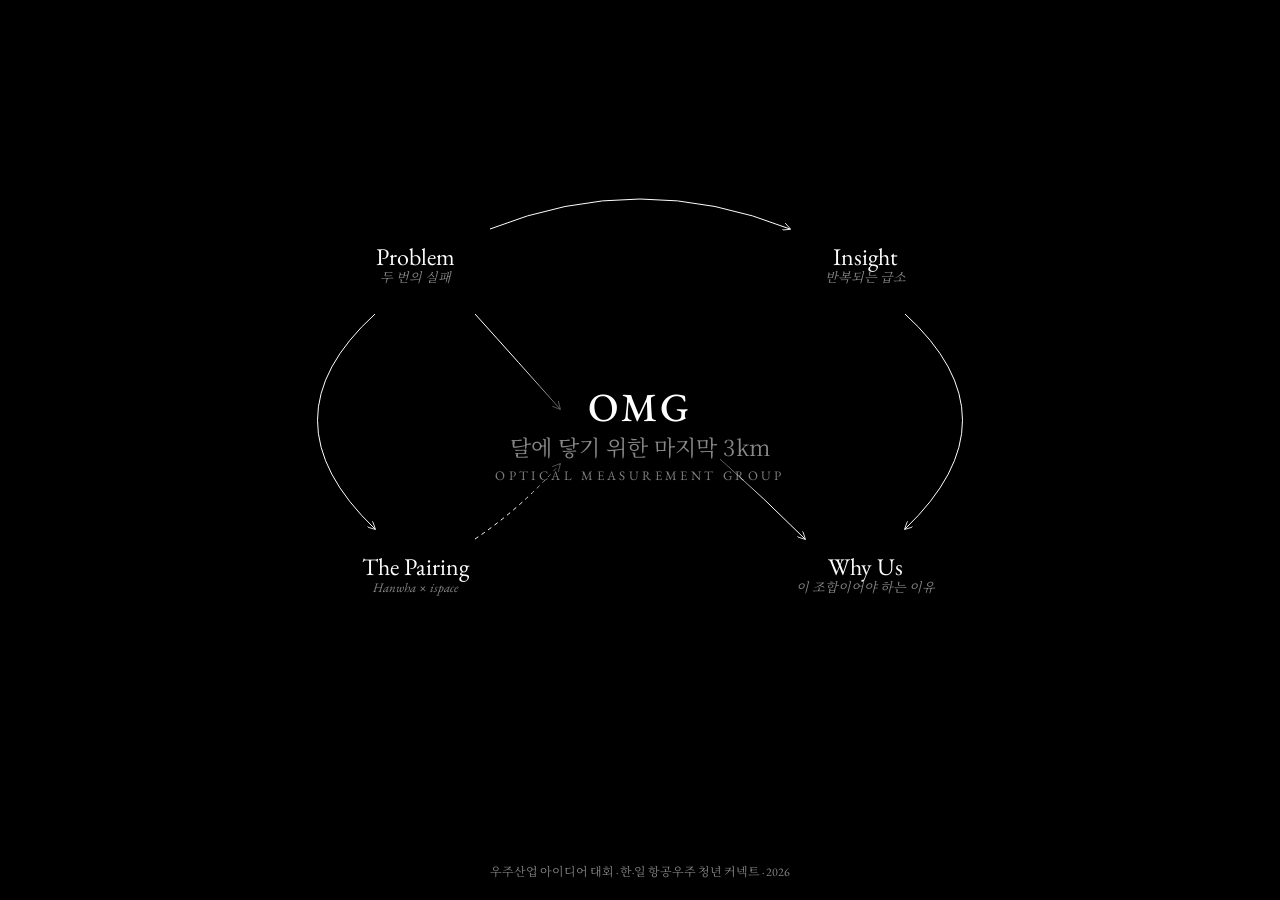
==== index.html @ 00e6a15e "Add files via upload" ====
<!DOCTYPE html>
<html lang="en">
<head>
<meta charset="UTF-8">
<meta name="viewport" content="width=device-width, initial-scale=1.0">
<meta name="theme-color" content="#000000">
<title>OMG · Optical Measurement Group</title>
<link rel="preconnect" href="https://fonts.googleapis.com">
<link rel="preconnect" href="https://fonts.gstatic.com" crossorigin>
<link href="https://fonts.googleapis.com/css2?family=EB+Garamond:ital,wght@0,400;0,500;1,400&family=Noto+Serif+KR:wght@400;500&display=swap" rel="stylesheet">
<link rel="stylesheet" href="style.css">
</head>
<body class="home">

<canvas id="moon-canvas" aria-hidden="true"></canvas>

<main class="hub" aria-label="Site navigation">
  <svg class="hub-svg" viewBox="0 0 900 640" xmlns="http://www.w3.org/2000/svg" aria-hidden="true">
    <defs>
      <marker id="a" viewBox="0 0 10 10" refX="9" refY="5" markerWidth="8" markerHeight="8" orient="auto-start-reverse">
        <path d="M0,0 L10,5 L0,10" fill="none" stroke="#fff" stroke-width="1"/>
      </marker>
    </defs>
    <g fill="none" stroke="#fff" stroke-width="1">
      <path d="M 300,115 Q 450,55 600,115" marker-end="url(#a)"/>
      <path d="M 285,200 Q 330,250 370,295" marker-end="url(#a)"/>
      <path d="M 530,345 Q 575,385 615,425" marker-end="url(#a)"/>
      <path d="M 285,425 Q 330,395 370,350" marker-end="url(#a)" stroke-dasharray="4 4"/>
      <path d="M 715,200 Q 830,305 715,415" marker-end="url(#a)"/>
      <path d="M 185,200 Q 70,305 185,415" marker-end="url(#a)"/>
    </g>
  </svg>

  <a class="node node-tl" href="problem.html">
    <span class="node-label">Problem</span>
    <span class="node-sub">두 번의 실패</span>
  </a>
  <a class="node node-tr" href="insight.html">
    <span class="node-label">Insight</span>
    <span class="node-sub">반복되는 급소</span>
  </a>
  <a class="node node-bl" href="pairing.html">
    <span class="node-label">The Pairing</span>
    <span class="node-sub">Hanwha × ispace</span>
  </a>
  <a class="node node-br" href="why.html">
    <span class="node-label">Why Us</span>
    <span class="node-sub">이 조합이어야 하는 이유</span>
  </a>

  <div class="name" aria-label="OMG, Optical Measurement Group">
    <div class="name-en">OMG</div>
    <div class="name-ko">달에 닿기 위한 마지막 3&#8202;km</div>
    <div class="name-expand">Optical Measurement Group</div>
  </div>
</main>

<footer class="copyright">우주산업 아이디어 대회 · 한·일 항공우주 청년 커넥트 · 2026</footer>

<script type="importmap">
{
  "imports": {
    "three": "./assets/three.module.min.js"
  }
}
</script>
<script type="module">
import * as THREE from 'three';

const canvas = document.getElementById('moon-canvas');
const reduceMotion = window.matchMedia('(prefers-reduced-motion: reduce)').matches;

const scene = new THREE.Scene();
const camera = new THREE.PerspectiveCamera(45, window.innerWidth / window.innerHeight, 0.1, 200);
camera.position.set(0, 0, 9);
camera.rotation.z = -0.14; // slight roll → limb runs diagonally (STS-26 feel)

const renderer = new THREE.WebGLRenderer({ canvas, antialias: true, alpha: true });
renderer.setPixelRatio(Math.min(window.devicePixelRatio, 2));
renderer.setSize(window.innerWidth, window.innerHeight);

const textureLoader = new THREE.TextureLoader();
const moonTexture = textureLoader.load('assets/moon.jpg');
moonTexture.colorSpace = THREE.SRGBColorSpace;
moonTexture.anisotropy = renderer.capabilities.getMaxAnisotropy();
const bumpTexture = textureLoader.load('assets/moon_bump.jpg');

// Same STS-26 framing: camera close to a BIG sphere, limb reads as a shallow
// diagonal, terminator lighting puts most of the disk in shadow with a bright
// crescent along the edge. The Moon carries no atmosphere, so — unlike the
// Earth build — there is deliberately NO rim-glow shader here.
const MOON_R = 20;
const moonGeometry = new THREE.SphereGeometry(MOON_R, 200, 200);
const moonMaterial = new THREE.MeshStandardMaterial({
  map: moonTexture,
  bumpMap: bumpTexture,
  bumpScale: 1.1,          // stronger relief than Earth — crater shadows read
  roughness: 1.0,          // regolith is fully matte
  metalness: 0,
  color: 0x9a9a9a          // neutral-grey lunar albedo
});
const moon = new THREE.Mesh(moonGeometry, moonMaterial);
moon.position.set(2, -(MOON_R + 1.6), 0);
moon.rotation.z = 0.12;
moon.rotation.y = 2.4;
scene.add(moon);

// Lighting: low grazing sun → sharp terminator (no atmospheric scattering to
// soften it on the Moon), bright crescent hugging the limb. Ambient fill kept
// very low so the shadowed regolith stays near-black.
const sun = new THREE.DirectionalLight(0xfff4e6, 3.4);
sun.position.set(-5, -0.5, 5);
scene.add(sun);
scene.add(new THREE.AmbientLight(0x0a0d12, 0.35));

// ── Stars: identical power-law field with stellar colour-temperature ramp.
const starGeometry = new THREE.BufferGeometry();
const starCount = 3200;
const starPositions = new Float32Array(starCount * 3);
const starColors = new Float32Array(starCount * 3);
const starSizes = new Float32Array(starCount);

function starColor(out, i) {
  const t = Math.random();
  let r, g, b;
  if (t < 0.10)      { r = 0.74; g = 0.81; b = 1.00; }
  else if (t < 0.30) { r = 0.88; g = 0.92; b = 1.00; }
  else if (t < 0.72) { r = 1.00; g = 0.99; b = 0.96; }
  else if (t < 0.90) { r = 1.00; g = 0.94; b = 0.84; }
  else               { r = 1.00; g = 0.85; b = 0.70; }
  out[i*3] = r; out[i*3+1] = g; out[i*3+2] = b;
}

for (let i = 0; i < starCount; i++) {
  const r = 60 + Math.random() * 50;
  const theta = Math.random() * Math.PI * 2;
  const phi = Math.acos(2 * Math.random() - 1);
  starPositions[i*3]   = r * Math.sin(phi) * Math.cos(theta);
  starPositions[i*3+1] = r * Math.sin(phi) * Math.sin(theta);
  starPositions[i*3+2] = r * Math.cos(phi);
  const mag = Math.pow(Math.random(), 4);
  const brightness = 0.12 + mag * 0.88;
  starColor(starColors, i);
  starColors[i*3]   *= brightness;
  starColors[i*3+1] *= brightness;
  starColors[i*3+2] *= brightness;
  starSizes[i] = 1.0 + mag * mag * 4.5;
}
starGeometry.setAttribute('position', new THREE.BufferAttribute(starPositions, 3));
starGeometry.setAttribute('color', new THREE.BufferAttribute(starColors, 3));
starGeometry.setAttribute('aSize', new THREE.BufferAttribute(starSizes, 1));

const starMaterial = new THREE.ShaderMaterial({
  transparent: true,
  depthWrite: false,
  blending: THREE.AdditiveBlending,
  uniforms: { uPixelRatio: { value: Math.min(window.devicePixelRatio, 2) } },
  vertexShader: `
    attribute float aSize;
    varying vec3 vColor;
    uniform float uPixelRatio;
    void main() {
      vColor = color;
      vec4 mv = modelViewMatrix * vec4(position, 1.0);
      gl_Position = projectionMatrix * mv;
      gl_PointSize = aSize * uPixelRatio * (300.0 / -mv.z);
    }`,
  fragmentShader: `
    varying vec3 vColor;
    void main() {
      vec2 d = gl_PointCoord - vec2(0.5);
      float r = length(d);
      if (r > 0.5) discard;
      float core = smoothstep(0.5, 0.0, r);
      float glow = pow(core, 2.2);
      gl_FragColor = vec4(vColor * (0.35 + glow), glow);
    }`,
  vertexColors: true
});
const stars = new THREE.Points(starGeometry, starMaterial);
scene.add(stars);

// ── Satellite: same compact view-space ellipse + short trail (the lander on
// approach — thematically exact for this project).
const orbitCenter = new THREE.Vector3(-0.4, -1.4, -1);
const ORBIT_RX = 6.6, ORBIT_RY = 2.2, ORBIT_RZ = 7.0, ORBIT_ROLL = -0.22;
const cosR = Math.cos(ORBIT_ROLL), sinR = Math.sin(ORBIT_ROLL);
function orbitPoint(angle, out) {
  let lx = Math.cos(angle) * ORBIT_RX;
  let ly = Math.sin(angle) * ORBIT_RY;
  const lz = Math.sin(angle) * ORBIT_RZ;
  const rx = lx * cosR - ly * sinR;
  const ry = lx * sinR + ly * cosR;
  out.set(orbitCenter.x + rx, orbitCenter.y + ry, orbitCenter.z + lz);
  return out;
}
function makeGlowTexture() {
  const s = 64;
  const c = document.createElement('canvas');
  c.width = c.height = s;
  const ctx = c.getContext('2d');
  const g = ctx.createRadialGradient(s/2, s/2, 0, s/2, s/2, s/2);
  g.addColorStop(0,   'rgba(255,255,255,1)');
  g.addColorStop(0.18,'rgba(225,238,255,0.85)');
  g.addColorStop(0.45,'rgba(150,190,255,0.25)');
  g.addColorStop(1,   'rgba(150,190,255,0)');
  ctx.fillStyle = g;
  ctx.fillRect(0, 0, s, s);
  const tex = new THREE.CanvasTexture(c);
  tex.colorSpace = THREE.SRGBColorSpace;
  return tex;
}
const glowTex = makeGlowTexture();
const satMaterial = new THREE.SpriteMaterial({ map: glowTex, transparent: true, blending: THREE.AdditiveBlending, depthWrite: false, depthTest: true });
const satellite = new THREE.Sprite(satMaterial);
satellite.scale.set(0.34, 0.34, 0.34);
scene.add(satellite);

const TRAIL_LEN = 26;
const trailGeometry = new THREE.BufferGeometry();
const trailPositions = new Float32Array(TRAIL_LEN * 3);
const trailColors = new Float32Array(TRAIL_LEN * 3);
trailGeometry.setAttribute('position', new THREE.BufferAttribute(trailPositions, 3));
trailGeometry.setAttribute('color', new THREE.BufferAttribute(trailColors, 3));
const trailMaterial = new THREE.PointsMaterial({ size: 0.09, sizeAttenuation: true, vertexColors: true, transparent: true, opacity: 0.6, blending: THREE.AdditiveBlending, depthWrite: false });
const trail = new THREE.Points(trailGeometry, trailMaterial);
scene.add(trail);

let satAngle = 0;
const ORBIT_SPEED = 0.0034, TRAIL_STEP = 0.010;
const _p = new THREE.Vector3();
function initTrail() {
  for (let i = 0; i < TRAIL_LEN; i++) {
    orbitPoint(satAngle - i * TRAIL_STEP, _p);
    trailPositions[i*3] = _p.x; trailPositions[i*3+1] = _p.y; trailPositions[i*3+2] = _p.z;
    const t = 1 - i / TRAIL_LEN;
    const b = t * t * 0.7;
    trailColors[i*3] = b * 0.8; trailColors[i*3+1] = b * 0.88; trailColors[i*3+2] = b;
  }
  trailGeometry.attributes.position.needsUpdate = true;
  trailGeometry.attributes.color.needsUpdate = true;
}
initTrail();

function onResize() {
  camera.aspect = window.innerWidth / window.innerHeight;
  camera.updateProjectionMatrix();
  renderer.setSize(window.innerWidth, window.innerHeight);
}
window.addEventListener('resize', onResize);

function animate() {
  requestAnimationFrame(animate);
  if (!reduceMotion) {
    moon.rotation.y += 0.0006;
    stars.rotation.y += 0.00008;
    satAngle += ORBIT_SPEED;
    orbitPoint(satAngle, _p);
    satellite.position.copy(_p);
    for (let i = TRAIL_LEN - 1; i > 0; i--) {
      trailPositions[i*3]   = trailPositions[(i-1)*3];
      trailPositions[i*3+1] = trailPositions[(i-1)*3+1];
      trailPositions[i*3+2] = trailPositions[(i-1)*3+2];
    }
    trailPositions[0] = _p.x; trailPositions[1] = _p.y; trailPositions[2] = _p.z;
    trailGeometry.attributes.position.needsUpdate = true;
  }
  renderer.render(scene, camera);
}
animate();
</script>
</body>
</html>
---- style.css ----
:root {
  --bg: #000;
  --fg: #fff;
  --muted: #888;
  --font-display: "EB Garamond", "Noto Serif KR", Georgia, serif;
  --font-ko: "Noto Serif KR", "EB Garamond", serif;
}

* { box-sizing: border-box; margin: 0; padding: 0; }

html, body {
  background: var(--bg);
  color: var(--fg);
  font-family: var(--font-display);
  min-height: 100vh;
  -webkit-font-smoothing: antialiased;
}

body.home {
  background: #000;
}

#earth-canvas {
  position: fixed;
  inset: 0;
  width: 100vw;
  height: 100vh;
  z-index: 0;
  display: block;
}

/* Everything in the hub sits above the canvas. */
body.home .hub {
  position: relative;
  z-index: 1;
}
body.home .copyright {
  z-index: 1;
}

a { color: inherit; text-decoration: none; }
a:focus-visible { outline: 1px dashed var(--fg); outline-offset: 4px; }

/* ───── Home: arrow hub ───── */

body.home {
  display: flex;
  flex-direction: column;
  justify-content: center;
  align-items: center;
  min-height: 100vh;
  padding: 2rem 1rem 4rem;
}

.hub {
  position: relative;
  width: min(900px, 100%);
  aspect-ratio: 900 / 640;
}

.hub-svg {
  position: absolute;
  inset: 0;
  width: 100%;
  height: 100%;
}

.node {
  position: absolute;
  transform: translate(-50%, -50%);
  text-align: center;
  white-space: nowrap;
  display: flex;
  flex-direction: column;
  align-items: center;
  gap: 2px;
  text-shadow: 0 0 12px rgba(0,0,0,0.8);
}

.node-label {
  font-size: clamp(18px, 2.4vw, 24px);
  line-height: 1;
  transition: letter-spacing 0.8s cubic-bezier(.22,.61,.36,1),
              text-shadow 0.6s ease;
}

.node-sub {
  font-size: clamp(11px, 1.2vw, 13px);
  color: var(--muted);
  font-style: italic;
  line-height: 1;
  transition: color 0.6s ease, letter-spacing 0.8s cubic-bezier(.22,.61,.36,1);
}

/* Coordinates mirror the SVG anchor points (out of 900 × 640). */
.node-tl { left: 25%;  top: 23.4%; }   /* 225,150 */
.node-tr { left: 75%;  top: 23.4%; }   /* 675,150 */
.node-bl { left: 25%;  top: 71.9%; }   /* 225,460 */
.node-br { left: 75%;  top: 71.9%; }   /* 675,460 */

/* Hover: signal bloom (luminous halo) + a gentle letter-spacing expansion,
   like the label coming into focus. Guarded for hover-capable devices, and
   disabled under reduced-motion. */
@media (hover: hover) {
  .node:hover .node-label {
    letter-spacing: 0.18em;
    text-shadow: 0 0 18px rgba(150,190,255,0.85), 0 0 4px rgba(255,255,255,0.6);
  }
  .node:hover .node-sub {
    letter-spacing: 0.06em;
    color: rgba(174,200,255,0.7);
  }
}

@media (prefers-reduced-motion: reduce) {
  .node-label, .node-sub { transition: none; }
  .node:hover .node-label { letter-spacing: normal; }
  .node:hover .node-sub { letter-spacing: normal; }
}

.name {
  position: absolute;
  left: 50%;
  top: 50%;
  transform: translate(-50%, -50%);
  text-align: center;
  line-height: 1.15;
  text-shadow: 0 0 16px rgba(0,0,0,0.85);
}

.name-en {
  font-size: clamp(28px, 4.8vw, 40px);
  font-weight: 500;
  letter-spacing: 0.01em;
}

.name-ko {
  font-family: var(--font-ko);
  font-size: clamp(18px, 2.6vw, 22px);
  font-weight: 400;
  color: var(--muted);
  margin-top: 4px;
}

.copyright {
  position: fixed;
  bottom: 1.25rem;
  left: 0;
  right: 0;
  text-align: center;
  font-size: 12px;
  color: var(--muted);
  text-shadow: 0 0 10px rgba(0,0,0,0.8);
}

/* ───── Subpages ───── */

body.page {
  max-width: 680px;
  margin: 0 auto;
  padding: 3.5rem 1.5rem 6rem;
  line-height: 1.7;
  min-height: 100vh;
  position: relative;
  z-index: 0;
}

/* Full-viewport background photo, fixed behind the text column. */
body.page::before {
  content: "";
  position: fixed;
  inset: 0;
  z-index: -1;
  background-image:
    linear-gradient(rgba(0,0,0,0.35), rgba(0,0,0,0.5)),
    url("assets/space.jpg");
  background-size: cover;
  background-position: center bottom;
  background-repeat: no-repeat;
}

/* Header: name points down to the page name (Asher-style). */
.page-header {
  text-align: center;
  margin-bottom: 3.5rem;
}

.page-header .home-link {
  font-size: clamp(22px, 3.4vw, 30px);
  font-weight: 500;
  text-shadow: 0 0 16px rgba(0,0,0,0.9);
  transition: letter-spacing 0.8s cubic-bezier(.22,.61,.36,1),
              text-shadow 0.6s ease;
}

@media (hover: hover) {
  .page-header .home-link:hover {
    letter-spacing: 0.12em;
    text-shadow: 0 0 16px rgba(0,0,0,0.9),
                 0 0 18px rgba(150,190,255,0.85),
                 0 0 4px rgba(255,255,255,0.6);
  }
}

@media (prefers-reduced-motion: reduce) {
  .page-header .home-link { transition: none; }
  .page-header .home-link:hover { letter-spacing: normal; }
}

.page-header .home-link .ko {
  font-family: var(--font-ko);
  font-size: 0.6em;
  color: var(--muted);
  margin-left: 0.4em;
}

.page-header .down-arrow {
  display: block;
  margin: 1.4rem auto;
  width: 1px;
  height: 70px;
  position: relative;
  background: rgba(255,255,255,0.7);
}
.page-header .down-arrow::after {
  content: "";
  position: absolute;
  bottom: 0;
  left: 50%;
  transform: translateX(-50%);
  width: 9px;
  height: 9px;
  border-right: 1px solid rgba(255,255,255,0.7);
  border-bottom: 1px solid rgba(255,255,255,0.7);
  transform: translateX(-50%) rotate(45deg);
}

.page-header .page-title {
  font-size: clamp(26px, 4vw, 34px);
  font-weight: 500;
  text-shadow: 0 0 16px rgba(0,0,0,0.9);
}

.back {
  display: inline-block;
  font-size: 14px;
  color: var(--muted);
  margin-bottom: 3rem;
  letter-spacing: 0.02em;
}
.back:hover { color: var(--fg); }

.page h1 {
  font-size: clamp(28px, 4vw, 36px);
  font-weight: 500;
  margin-bottom: 2rem;
}

.section {
  margin-bottom: 2.5rem;
}
.section h2 {
  font-size: 22px;
  font-weight: 400;
  padding-bottom: 0.6rem;
  border-bottom: 1px solid rgba(255,255,255,0.25);
  margin-bottom: 1.2rem;
}

.page p {
  font-size: 17px;
  margin-bottom: 1.25rem;
  color: #e8e8e8;
  text-shadow: 0 0 10px rgba(0,0,0,0.7);
}

.page p.muted {
  color: var(--muted);
  font-style: italic;
}

.page a.inline-link {
  color: #fff;
  border-bottom: 1px solid rgba(255,255,255,0.4);
}
.page a.inline-link:hover { border-bottom-color: #fff; }

/* ── Writing: platform links (Medium, Brunch) ── */
.platform-links {
  display: flex;
  flex-direction: column;
  gap: 1rem;
  max-width: 420px;
  margin: 0 auto;
}

.platform-link {
  display: flex;
  align-items: center;
  gap: 16px;
  padding: 1.1rem 1.4rem;
  border: 0.5px solid rgba(255,255,255,0.18);
  border-radius: 10px;
  background: rgba(8,10,16,0.62);
  backdrop-filter: blur(2px);
  -webkit-backdrop-filter: blur(2px);
  color: #fff;
  transition: border-color 0.5s ease, background 0.5s ease,
              letter-spacing 0.8s cubic-bezier(.22,.61,.36,1),
              box-shadow 0.6s ease;
}

.platform-logo {
  display: inline-flex;
  align-items: center;
  justify-content: center;
  width: 26px;
  flex-shrink: 0;
  color: #fff;
}

/* Brunch's official quill mark (white, transparent). */
.platform-logo-brunch img {
  display: block;
  height: 26px;
  width: auto;
  opacity: 0.92;
}

.platform-name {
  font-size: 19px;
  font-weight: 500;
}

.platform-handle {
  margin-left: auto;
  font-size: 13px;
  font-style: italic;
  color: rgba(255,255,255,0.5);
  text-shadow: 0 0 8px rgba(0,0,0,0.9);
  transition: color 0.5s ease;
}

@media (hover: hover) {
  .platform-link:hover {
    border-color: rgba(150,190,255,0.5);
    background: rgba(150,190,255,0.04);
    box-shadow: 0 0 24px rgba(150,190,255,0.12);
  }
  .platform-link:hover .platform-name {
    text-shadow: 0 0 16px rgba(150,190,255,0.7);
  }
  .platform-link:hover .platform-handle {
    color: rgba(174,200,255,0.7);
  }
}

/* ── About: education, interests, profile links ── */
.about-body {
  max-width: 620px;
  margin: 0 auto 3rem;
}

.about-section {
  margin-bottom: 3.5rem;
}
.about-section:last-child {
  margin-bottom: 0;
}
.about-section h2 {
  font-size: 15px;
  font-weight: 400;
  letter-spacing: 0.18em;
  text-transform: uppercase;
  color: var(--muted);
  padding-bottom: 0.8rem;
  margin: 0 0 1.4rem 0;
  border-bottom: 1px solid rgba(255,255,255,0.18);
}

.about-entry {
  display: flex;
  flex-direction: column;
  gap: 4px;
}
.about-entry-line {
  display: flex;
  justify-content: space-between;
  align-items: baseline;
  gap: 1rem;
}
.about-entry-school {
  font-size: 18px;
  font-weight: 500;
  color: #fff;
  text-shadow: 0 0 10px rgba(0,0,0,0.8);
}
.about-entry-place {
  font-size: 16px;
  color: #fff;
  white-space: nowrap;
  text-shadow: 0 0 8px rgba(0,0,0,0.9);
}
.about-entry-degree {
  font-size: 16px;
  color: rgba(255,255,255,0.65);
}
.about-entry-date {
  font-size: 15px;
  color: rgba(255,255,255,0.65);
  white-space: nowrap;
  text-shadow: 0 0 8px rgba(0,0,0,0.9);
}
.about-entry-date strong {
  color: #fff;
  font-weight: 500;
}

.about-tags {
  list-style: none;
  display: flex;
  flex-wrap: wrap;
  gap: 10px;
  padding: 0;
  margin: 0;
}
.about-tags li {
  font-size: 14px;
  color: #e6e8ec;
  padding: 6px 14px;
  border: 0.5px solid rgba(255,255,255,0.2);
  border-radius: 100px;
  background: rgba(8,10,16,0.5);
  transition: border-color 0.5s ease, color 0.5s ease;
}
@media (hover: hover) {
  .about-tags li:hover {
    border-color: rgba(150,190,255,0.5);
    color: rgba(200,220,255,0.95);
  }
}

.about-links {
  margin-top: 0;
  max-width: none;
}

/* Mobile: shrink the hub gracefully but keep the geometry */
@media (max-width: 520px) {
  .node-label { font-size: 15px; }
  .node-sub { font-size: 10px; }
  .name-en { font-size: 24px; }
  .name-ko { font-size: 15px; }
  .copyright { font-size: 11px; }
}

/* ═══════════════ OMG microsite additions ═══════════════ */

/* Center block: OMG acronym → subtitle → expanded name.
   Mirrors .name-en / .name-ko; the expansion is a quiet gloss. */
.name-expand {
  font-size: clamp(11px, 1.3vw, 13px);
  letter-spacing: 0.26em;
  text-transform: uppercase;
  color: rgba(255,255,255,0.5);
  margin-top: 10px;
}
.name-en { letter-spacing: 0.08em; }

/* Soft radial backing so the OMG block reads cleanly over any arrow lines. */
body.home .name::before {
  content: "";
  position: absolute;
  left: 50%;
  top: 50%;
  transform: translate(-50%, -50%);
  width: 340px;
  height: 200px;
  z-index: -1;
  background: radial-gradient(ellipse at center,
    rgba(0,0,0,0.82) 0%,
    rgba(0,0,0,0.6) 42%,
    rgba(0,0,0,0) 72%);
  pointer-events: none;
}

/* Moon canvas: identical placement to the Earth canvas. */
#moon-canvas {
  position: fixed;
  inset: 0;
  width: 100vw;
  height: 100vh;
  z-index: 0;
  display: block;
}
body.home .hub { position: relative; z-index: 1; }
body.home .copyright { z-index: 1; }

/* ── Problem page: failure cards, built on the .page subpage system ── */

.lede {
  max-width: 620px;
  margin: 0 auto 3rem;
  font-size: 17px;
  line-height: 1.7;
  color: #e8e8e8;
  text-shadow: 0 0 10px rgba(0,0,0,0.7);
}
.lede strong { color: #fff; font-weight: 500; }

.fail-grid {
  max-width: 620px;
  margin: 0 auto 3.5rem;
  display: flex;
  flex-direction: column;
  gap: 1.4rem;
}

.fail-card {
  border: 0.5px solid rgba(255,255,255,0.18);
  border-radius: 12px;
  background: rgba(8,10,16,0.58);
  backdrop-filter: blur(3px);
  -webkit-backdrop-filter: blur(3px);
  padding: 1.6rem 1.7rem;
  transition: border-color 0.5s ease, box-shadow 0.6s ease;
}
@media (hover: hover) {
  .fail-card:hover {
    border-color: rgba(150,190,255,0.45);
    box-shadow: 0 0 26px rgba(150,190,255,0.10);
  }
}

.fail-head {
  display: flex;
  align-items: baseline;
  justify-content: space-between;
  gap: 1rem;
  margin-bottom: 0.3rem;
}
.fail-tag {
  font-size: 12px;
  letter-spacing: 0.2em;
  text-transform: uppercase;
  color: rgba(217,85,107,0.9);   /* failure — the one warm signal */
}
.fail-date {
  font-size: 13px;
  font-style: italic;
  color: rgba(255,255,255,0.45);
  white-space: nowrap;
}
.fail-title {
  font-size: 21px;
  font-weight: 500;
  color: #fff;
  margin-bottom: 0.9rem;
  text-shadow: 0 0 12px rgba(0,0,0,0.8);
}

.fail-chain {
  list-style: none;
  padding: 0;
  margin: 0;
  display: flex;
  flex-direction: column;
  gap: 0.55rem;
}
.fail-chain li {
  position: relative;
  padding-left: 1.5rem;
  font-size: 15px;
  line-height: 1.55;
  color: #dfe3ea;
}
.fail-chain li::before {
  content: "↓";
  position: absolute;
  left: 0;
  top: 0;
  color: rgba(255,255,255,0.4);
  font-size: 14px;
}
.fail-chain li:first-child::before { content: "•"; color: rgba(174,200,255,0.7); }
.fail-chain li strong { color: #fff; font-weight: 500; }
.fail-chain li em {
  font-style: normal;
  color: rgba(217,85,107,0.92);
  font-weight: 500;
}

.converge {
  max-width: 620px;
  margin: 0 auto;
  padding: 1.5rem 1.7rem;
  border-top: 1px solid rgba(255,255,255,0.18);
  font-size: 16px;
  line-height: 1.7;
  color: #e8e8e8;
}
.converge strong { color: rgba(174,200,255,0.95); font-weight: 500; }

/* section eyebrow reused from about-section h2 styling */
.eyebrow {
  max-width: 620px;
  margin: 0 auto 1.4rem;
  font-size: 13px;
  font-weight: 400;
  letter-spacing: 0.2em;
  text-transform: uppercase;
  color: var(--muted);
  padding-bottom: 0.8rem;
  border-bottom: 1px solid rgba(255,255,255,0.18);
}
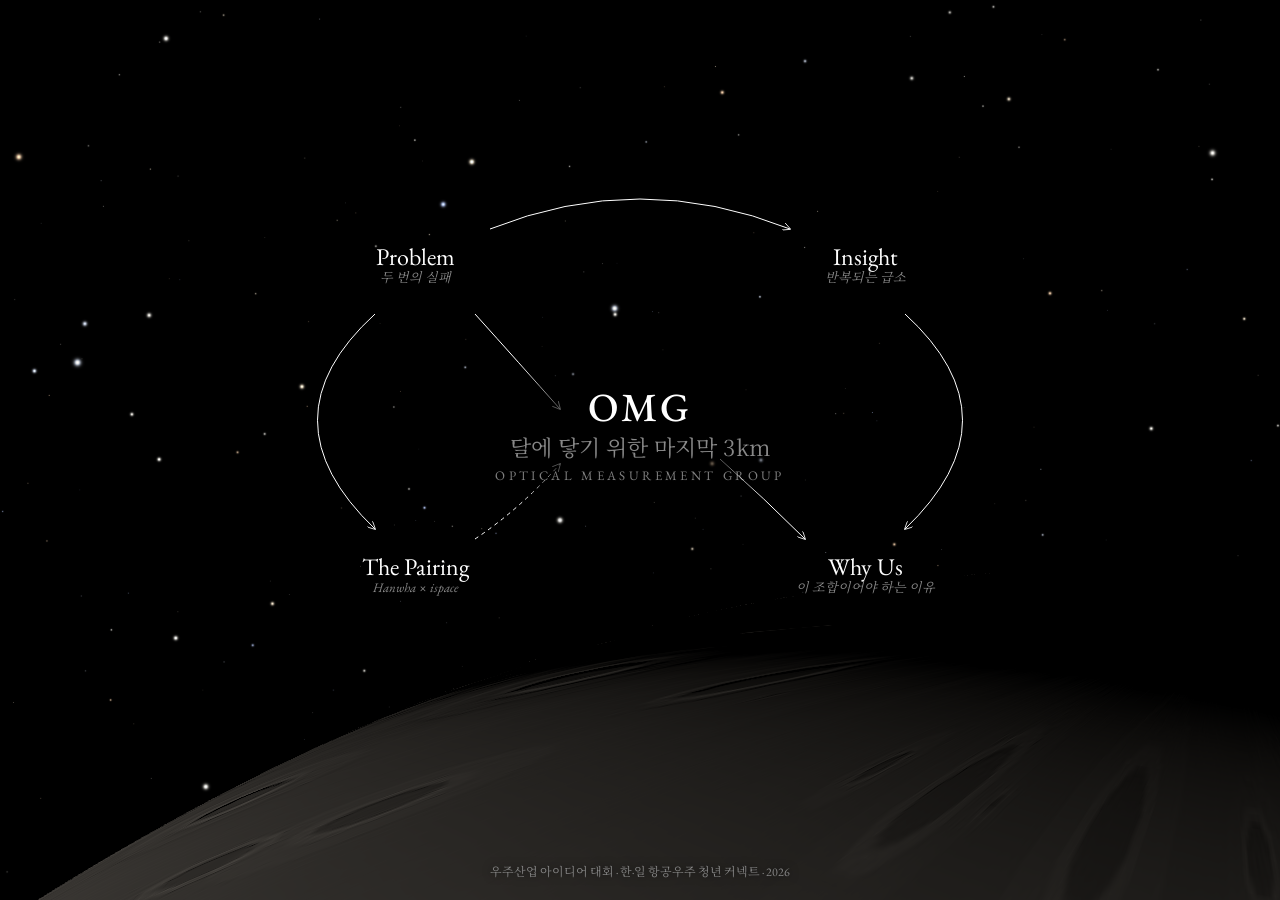
==== commit 032d6142: "Update index.html" ====
--- a/index.html
+++ b/index.html
@@ -8,7 +8,7 @@
 <link rel="preconnect" href="https://fonts.googleapis.com">
 <link rel="preconnect" href="https://fonts.gstatic.com" crossorigin>
 <link href="https://fonts.googleapis.com/css2?family=EB+Garamond:ital,wght@0,400;0,500;1,400&family=Noto+Serif+KR:wght@400;500&display=swap" rel="stylesheet">
-<link rel="stylesheet" href="style.css">
+<link rel="stylesheet" href="style.css?v=3">
 </head>
 <body class="home">
 
@@ -65,209 +65,8 @@
 }
 </script>
 <script type="module">
-import * as THREE from 'three';
-
-const canvas = document.getElementById('moon-canvas');
-const reduceMotion = window.matchMedia('(prefers-reduced-motion: reduce)').matches;
-
-const scene = new THREE.Scene();
-const camera = new THREE.PerspectiveCamera(45, window.innerWidth / window.innerHeight, 0.1, 200);
-camera.position.set(0, 0, 9);
-camera.rotation.z = -0.14; // slight roll → limb runs diagonally (STS-26 feel)
-
-const renderer = new THREE.WebGLRenderer({ canvas, antialias: true, alpha: true });
-renderer.setPixelRatio(Math.min(window.devicePixelRatio, 2));
-renderer.setSize(window.innerWidth, window.innerHeight);
-
-const textureLoader = new THREE.TextureLoader();
-const moonTexture = textureLoader.load('assets/moon.jpg');
-moonTexture.colorSpace = THREE.SRGBColorSpace;
-moonTexture.anisotropy = renderer.capabilities.getMaxAnisotropy();
-const bumpTexture = textureLoader.load('assets/moon_bump.jpg');
-
-// Same STS-26 framing: camera close to a BIG sphere, limb reads as a shallow
-// diagonal, terminator lighting puts most of the disk in shadow with a bright
-// crescent along the edge. The Moon carries no atmosphere, so — unlike the
-// Earth build — there is deliberately NO rim-glow shader here.
-const MOON_R = 20;
-const moonGeometry = new THREE.SphereGeometry(MOON_R, 200, 200);
-const moonMaterial = new THREE.MeshStandardMaterial({
-  map: moonTexture,
-  bumpMap: bumpTexture,
-  bumpScale: 1.1,          // stronger relief than Earth — crater shadows read
-  roughness: 1.0,          // regolith is fully matte
-  metalness: 0,
-  color: 0x9a9a9a          // neutral-grey lunar albedo
-});
-const moon = new THREE.Mesh(moonGeometry, moonMaterial);
-moon.position.set(2, -(MOON_R + 1.6), 0);
-moon.rotation.z = 0.12;
-moon.rotation.y = 2.4;
-scene.add(moon);
-
-// Lighting: low grazing sun → sharp terminator (no atmospheric scattering to
-// soften it on the Moon), bright crescent hugging the limb. Ambient fill kept
-// very low so the shadowed regolith stays near-black.
-const sun = new THREE.DirectionalLight(0xfff4e6, 3.4);
-sun.position.set(-5, -0.5, 5);
-scene.add(sun);
-scene.add(new THREE.AmbientLight(0x0a0d12, 0.35));
-
-// ── Stars: identical power-law field with stellar colour-temperature ramp.
-const starGeometry = new THREE.BufferGeometry();
-const starCount = 3200;
-const starPositions = new Float32Array(starCount * 3);
-const starColors = new Float32Array(starCount * 3);
-const starSizes = new Float32Array(starCount);
-
-function starColor(out, i) {
-  const t = Math.random();
-  let r, g, b;
-  if (t < 0.10)      { r = 0.74; g = 0.81; b = 1.00; }
-  else if (t < 0.30) { r = 0.88; g = 0.92; b = 1.00; }
-  else if (t < 0.72) { r = 1.00; g = 0.99; b = 0.96; }
-  else if (t < 0.90) { r = 1.00; g = 0.94; b = 0.84; }
-  else               { r = 1.00; g = 0.85; b = 0.70; }
-  out[i*3] = r; out[i*3+1] = g; out[i*3+2] = b;
-}
-
-for (let i = 0; i < starCount; i++) {
-  const r = 60 + Math.random() * 50;
-  const theta = Math.random() * Math.PI * 2;
-  const phi = Math.acos(2 * Math.random() - 1);
-  starPositions[i*3]   = r * Math.sin(phi) * Math.cos(theta);
-  starPositions[i*3+1] = r * Math.sin(phi) * Math.sin(theta);
-  starPositions[i*3+2] = r * Math.cos(phi);
-  const mag = Math.pow(Math.random(), 4);
-  const brightness = 0.12 + mag * 0.88;
-  starColor(starColors, i);
-  starColors[i*3]   *= brightness;
-  starColors[i*3+1] *= brightness;
-  starColors[i*3+2] *= brightness;
-  starSizes[i] = 1.0 + mag * mag * 4.5;
-}
-starGeometry.setAttribute('position', new THREE.BufferAttribute(starPositions, 3));
-starGeometry.setAttribute('color', new THREE.BufferAttribute(starColors, 3));
-starGeometry.setAttribute('aSize', new THREE.BufferAttribute(starSizes, 1));
-
-const starMaterial = new THREE.ShaderMaterial({
-  transparent: true,
-  depthWrite: false,
-  blending: THREE.AdditiveBlending,
-  uniforms: { uPixelRatio: { value: Math.min(window.devicePixelRatio, 2) } },
-  vertexShader: `
-    attribute float aSize;
-    varying vec3 vColor;
-    uniform float uPixelRatio;
-    void main() {
-      vColor = color;
-      vec4 mv = modelViewMatrix * vec4(position, 1.0);
-      gl_Position = projectionMatrix * mv;
-      gl_PointSize = aSize * uPixelRatio * (300.0 / -mv.z);
-    }`,
-  fragmentShader: `
-    varying vec3 vColor;
-    void main() {
-      vec2 d = gl_PointCoord - vec2(0.5);
-      float r = length(d);
-      if (r > 0.5) discard;
-      float core = smoothstep(0.5, 0.0, r);
-      float glow = pow(core, 2.2);
-      gl_FragColor = vec4(vColor * (0.35 + glow), glow);
-    }`,
-  vertexColors: true
-});
-const stars = new THREE.Points(starGeometry, starMaterial);
-scene.add(stars);
-
-// ── Satellite: same compact view-space ellipse + short trail (the lander on
-// approach — thematically exact for this project).
-const orbitCenter = new THREE.Vector3(-0.4, -1.4, -1);
-const ORBIT_RX = 6.6, ORBIT_RY = 2.2, ORBIT_RZ = 7.0, ORBIT_ROLL = -0.22;
-const cosR = Math.cos(ORBIT_ROLL), sinR = Math.sin(ORBIT_ROLL);
-function orbitPoint(angle, out) {
-  let lx = Math.cos(angle) * ORBIT_RX;
-  let ly = Math.sin(angle) * ORBIT_RY;
-  const lz = Math.sin(angle) * ORBIT_RZ;
-  const rx = lx * cosR - ly * sinR;
-  const ry = lx * sinR + ly * cosR;
-  out.set(orbitCenter.x + rx, orbitCenter.y + ry, orbitCenter.z + lz);
-  return out;
-}
-function makeGlowTexture() {
-  const s = 64;
-  const c = document.createElement('canvas');
-  c.width = c.height = s;
-  const ctx = c.getContext('2d');
-  const g = ctx.createRadialGradient(s/2, s/2, 0, s/2, s/2, s/2);
-  g.addColorStop(0,   'rgba(255,255,255,1)');
-  g.addColorStop(0.18,'rgba(225,238,255,0.85)');
-  g.addColorStop(0.45,'rgba(150,190,255,0.25)');
-  g.addColorStop(1,   'rgba(150,190,255,0)');
-  ctx.fillStyle = g;
-  ctx.fillRect(0, 0, s, s);
-  const tex = new THREE.CanvasTexture(c);
-  tex.colorSpace = THREE.SRGBColorSpace;
-  return tex;
-}
-const glowTex = makeGlowTexture();
-const satMaterial = new THREE.SpriteMaterial({ map: glowTex, transparent: true, blending: THREE.AdditiveBlending, depthWrite: false, depthTest: true });
-const satellite = new THREE.Sprite(satMaterial);
-satellite.scale.set(0.34, 0.34, 0.34);
-scene.add(satellite);
-
-const TRAIL_LEN = 26;
-const trailGeometry = new THREE.BufferGeometry();
-const trailPositions = new Float32Array(TRAIL_LEN * 3);
-const trailColors = new Float32Array(TRAIL_LEN * 3);
-trailGeometry.setAttribute('position', new THREE.BufferAttribute(trailPositions, 3));
-trailGeometry.setAttribute('color', new THREE.BufferAttribute(trailColors, 3));
-const trailMaterial = new THREE.PointsMaterial({ size: 0.09, sizeAttenuation: true, vertexColors: true, transparent: true, opacity: 0.6, blending: THREE.AdditiveBlending, depthWrite: false });
-const trail = new THREE.Points(trailGeometry, trailMaterial);
-scene.add(trail);
-
-let satAngle = 0;
-const ORBIT_SPEED = 0.0034, TRAIL_STEP = 0.010;
-const _p = new THREE.Vector3();
-function initTrail() {
-  for (let i = 0; i < TRAIL_LEN; i++) {
-    orbitPoint(satAngle - i * TRAIL_STEP, _p);
-    trailPositions[i*3] = _p.x; trailPositions[i*3+1] = _p.y; trailPositions[i*3+2] = _p.z;
-    const t = 1 - i / TRAIL_LEN;
-    const b = t * t * 0.7;
-    trailColors[i*3] = b * 0.8; trailColors[i*3+1] = b * 0.88; trailColors[i*3+2] = b;
-  }
-  trailGeometry.attributes.position.needsUpdate = true;
-  trailGeometry.attributes.color.needsUpdate = true;
-}
-initTrail();
-
-function onResize() {
-  camera.aspect = window.innerWidth / window.innerHeight;
-  camera.updateProjectionMatrix();
-  renderer.setSize(window.innerWidth, window.innerHeight);
-}
-window.addEventListener('resize', onResize);
-
-function animate() {
-  requestAnimationFrame(animate);
-  if (!reduceMotion) {
-    moon.rotation.y += 0.0006;
-    stars.rotation.y += 0.00008;
-    satAngle += ORBIT_SPEED;
-    orbitPoint(satAngle, _p);
-    satellite.position.copy(_p);
-    for (let i = TRAIL_LEN - 1; i > 0; i--) {
-      trailPositions[i*3]   = trailPositions[(i-1)*3];
-      trailPositions[i*3+1] = trailPositions[(i-1)*3+1];
-      trailPositions[i*3+2] = trailPositions[(i-1)*3+2];
-    }
-    trailPositions[0] = _p.x; trailPositions[1] = _p.y; trailPositions[2] = _p.z;
-    trailGeometry.attributes.position.needsUpdate = true;
-  }
-  renderer.render(scene, camera);
-}
-animate();
+import { initMoonScene } from './assets/moon-scene.js';
+initMoonScene(document.getElementById('moon-canvas'));
 </script>
 </body>
 </html>
--- a/style.css
+++ b/style.css
@@ -496,6 +496,28 @@
 body.home .hub { position: relative; z-index: 1; }
 body.home .copyright { z-index: 1; }
 
+/* Subpages that use the live rotating moon (instead of the static photo).
+   The canvas sits behind; content floats above with a soft dark scrim so text
+   stays legible over the bright lunar limb. */
+body.page-moon {
+  z-index: 0;
+  background: #000;   /* pure black base — no STS-26 photo on moon pages */
+}
+body.page-moon::before {
+  content: none;      /* kill the inherited space.jpg photo entirely */
+  display: none;
+  background: none;
+  background-image: none;
+}
+body.page-moon .page-header,
+body.page-moon .lede,
+body.page-moon .eyebrow,
+body.page-moon .fail-grid,
+body.page-moon .converge {
+  position: relative;
+  z-index: 1;
+}
+
 /* ── Problem page: failure cards, built on the .page subpage system ── */
 
 .lede {
@@ -613,3 +635,174 @@
   padding-bottom: 0.8rem;
   border-bottom: 1px solid rgba(255,255,255,0.18);
 }
+
+/* ═══════════ Problem page — exact slide match, moon background ═══════════ */
+
+body.page-moon.slides { max-width: none; padding: 0; }
+body.page-moon.slides .page-header { padding-top: 3.2rem; margin-bottom: 1.5rem; position: relative; z-index: 1; }
+
+.deck-slide {
+  position: relative;
+  z-index: 1;
+  max-width: 1180px;
+  margin: 0 auto;
+  padding: 3.5rem 3rem 4.5rem;
+}
+
+/* slide kicker — amber, exactly as "1.필요성 인식" / "2.심층 분석" */
+.deck-kicker {
+  font-family: "Noto Sans KR", sans-serif;
+  font-weight: 700;
+  font-size: 17px;
+  color: #E0A93B;
+  margin-bottom: 1.2rem;
+}
+
+/* bold slab-serif title, big and heavy like the slides */
+.deck-h1 {
+  font-family: "Roboto Slab", "Noto Sans KR", serif;
+  font-weight: 800;
+  font-size: clamp(34px, 5vw, 58px);
+  line-height: 1.1;
+  color: #fff;
+  margin: 0 0 1.5rem;
+  letter-spacing: -0.01em;
+  text-shadow: 0 0 22px rgba(0,0,0,0.9);
+}
+
+.deck-sub {
+  font-family: "Noto Sans KR", sans-serif;
+  font-weight: 400;
+  font-size: clamp(15px, 1.8vw, 20px);
+  line-height: 1.6;
+  color: #C6CEE0;
+  margin: 0 0 2.8rem;
+  text-shadow: 0 0 14px rgba(0,0,0,0.85);
+}
+
+/* ── Slide 1 · two white failure cards ── */
+.deck-cards {
+  display: grid;
+  grid-template-columns: 1fr 1fr;
+  gap: 2rem;
+}
+.deck-card {
+  background: rgba(255,255,255,0.97);
+  border-radius: 18px;
+  padding: 2.4rem 2.4rem 2.6rem;
+  box-shadow: 0 8px 40px rgba(0,0,0,0.5);
+}
+.dc-tag {
+  font-family: "Noto Sans KR", sans-serif;
+  font-weight: 700;
+  font-size: 17px;
+  letter-spacing: 0.04em;
+  color: #C0453F;
+  margin-bottom: 1.4rem;
+}
+.dc-meta {
+  font-family: "Noto Sans KR", sans-serif;
+  font-size: 15px;
+  color: #8A93A6;
+  margin-bottom: 1.6rem;
+}
+.dc-title {
+  font-family: "Roboto Slab", "Noto Sans KR", serif;
+  font-weight: 700;
+  font-size: clamp(21px, 2.3vw, 27px);
+  color: #10131A;
+  margin-bottom: 1.5rem;
+}
+.dc-list {
+  list-style: none;
+  margin: 0;
+  padding: 0;
+  display: flex;
+  flex-direction: column;
+  gap: 0.85rem;
+}
+.dc-list li {
+  font-family: "Noto Sans KR", sans-serif;
+  font-size: clamp(15px, 1.5vw, 18px);
+  line-height: 1.5;
+  color: #2C3242;
+}
+.dc-list li b { font-weight: 700; color: #10131A; }
+.dc-list li b.warn { color: #C0453F; }
+.dc-list li.warn-line {
+  color: #A33645;
+  font-weight: 700;
+}
+.dc-list li.warn-line b { color: #A33645; }
+
+/* ── Slide 2 · four navy cause cards ── */
+.cause-grid {
+  display: grid;
+  grid-template-columns: 1fr 1fr;
+  gap: 1.8rem;
+}
+.cause-card {
+  display: flex;
+  gap: 1.4rem;
+  padding: 2rem 2.1rem;
+  background: rgba(23,31,58,0.88);
+  border-radius: 16px;
+  box-shadow: 0 8px 36px rgba(0,0,0,0.45);
+}
+.cause-num {
+  flex-shrink: 0;
+  width: 3.4rem;
+  height: 3.4rem;
+  border-radius: 50%;
+  display: flex;
+  align-items: center;
+  justify-content: center;
+  font-family: "Roboto Slab", serif;
+  font-size: 26px;
+  font-weight: 700;
+  color: #C6CEE0;
+  background: #2A3358;
+}
+.cause-num.accent { background: #E0A93B; color: #131A2E; }
+.cause-body { flex: 1; min-width: 0; }
+.cause-title {
+  font-family: "Roboto Slab", "Noto Sans KR", serif;
+  font-weight: 700;
+  font-size: clamp(19px, 2vw, 24px);
+  color: #fff;
+  margin: 0.2rem 0 0.9rem;
+}
+.cause-desc {
+  font-family: "Noto Sans KR", sans-serif;
+  font-size: clamp(14px, 1.35vw, 16px);
+  line-height: 1.55;
+  color: #C6CEE0;
+  margin: 0 0 1.2rem;
+}
+.cause-arrow {
+  font-family: "Noto Sans KR", sans-serif;
+  font-weight: 700;
+  font-style: italic;
+  font-size: clamp(14px, 1.35vw, 16px);
+  line-height: 1.5;
+  color: #E0A93B;
+  margin: 0;
+}
+.cause-arrow .uline { text-decoration: underline; text-decoration-color: rgba(224,169,59,0.6); }
+
+.deck-pageno {
+  text-align: right;
+  max-width: 1180px;
+  margin: 1rem auto 0;
+  padding: 0 3rem;
+  font-family: "Noto Sans KR", sans-serif;
+  font-size: 14px;
+  color: #C6CEE0;
+  position: relative;
+  z-index: 1;
+}
+
+@media (max-width: 820px) {
+  .deck-cards, .cause-grid { grid-template-columns: 1fr; }
+  .deck-slide { padding: 2.5rem 1.4rem 3rem; }
+}
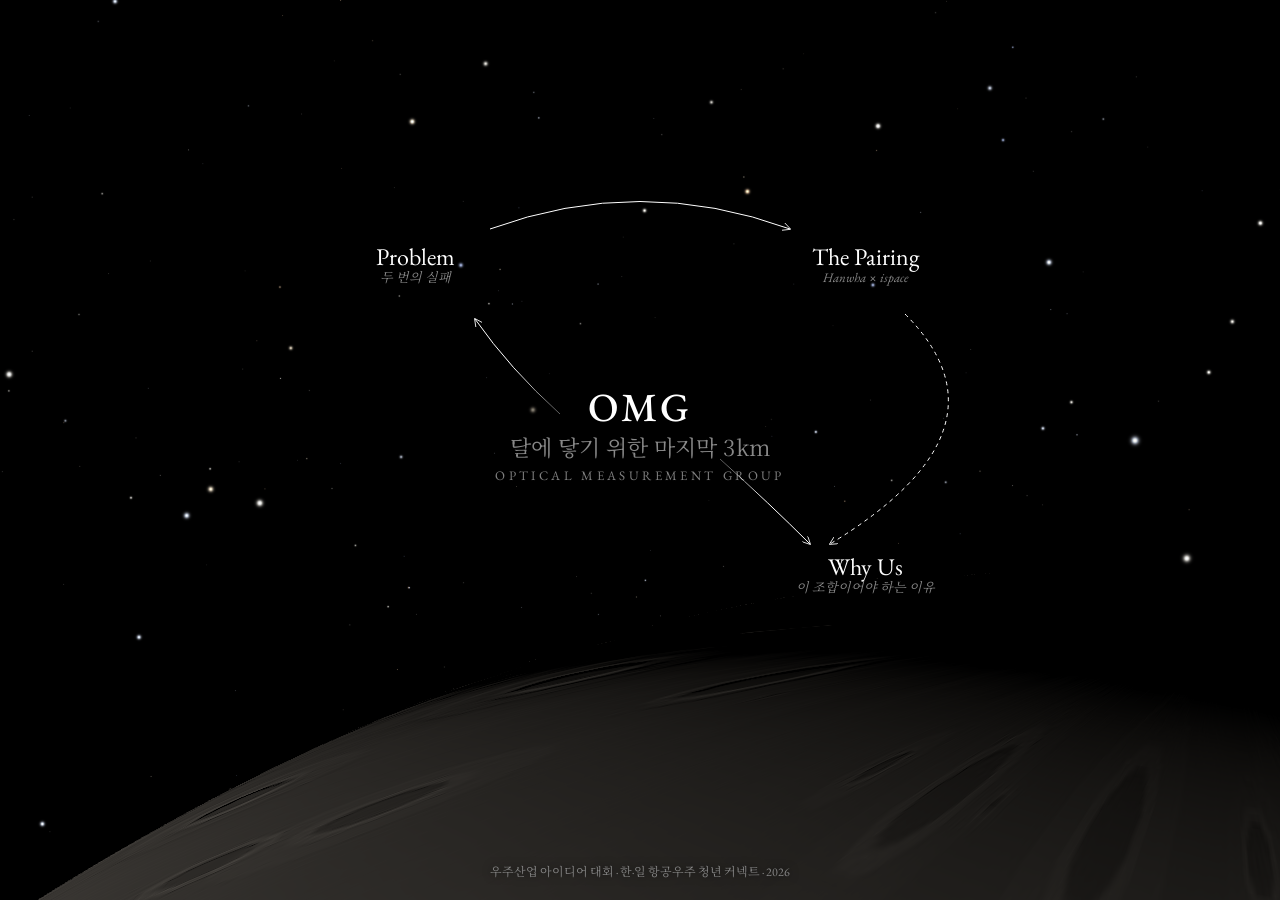
==== commit f270c91f: "Update index.html" ====
--- a/index.html
+++ b/index.html
@@ -22,12 +22,10 @@
       </marker>
     </defs>
     <g fill="none" stroke="#fff" stroke-width="1">
-      <path d="M 300,115 Q 450,55 600,115" marker-end="url(#a)"/>
-      <path d="M 285,200 Q 330,250 370,295" marker-end="url(#a)"/>
-      <path d="M 530,345 Q 575,385 615,425" marker-end="url(#a)"/>
-      <path d="M 285,425 Q 330,395 370,350" marker-end="url(#a)" stroke-dasharray="4 4"/>
-      <path d="M 715,200 Q 830,305 715,415" marker-end="url(#a)"/>
-      <path d="M 185,200 Q 70,305 185,415" marker-end="url(#a)"/>
+      <path d="M 300,115 Q 450,60 600,115" marker-end="url(#a)"/>
+      <path d="M 370,300 Q 320,255 285,205" marker-end="url(#a)"/>
+      <path d="M 530,345 Q 580,390 620,430" marker-end="url(#a)"/>
+      <path d="M 715,200 Q 830,315 640,430" marker-end="url(#a)" stroke-dasharray="4 4"/>
     </g>
   </svg>
 
@@ -35,11 +33,7 @@
     <span class="node-label">Problem</span>
     <span class="node-sub">두 번의 실패</span>
   </a>
-  <a class="node node-tr" href="insight.html">
-    <span class="node-label">Insight</span>
-    <span class="node-sub">반복되는 급소</span>
-  </a>
-  <a class="node node-bl" href="pairing.html">
+  <a class="node node-tr" href="pairing.html">
     <span class="node-label">The Pairing</span>
     <span class="node-sub">Hanwha × ispace</span>
   </a>
